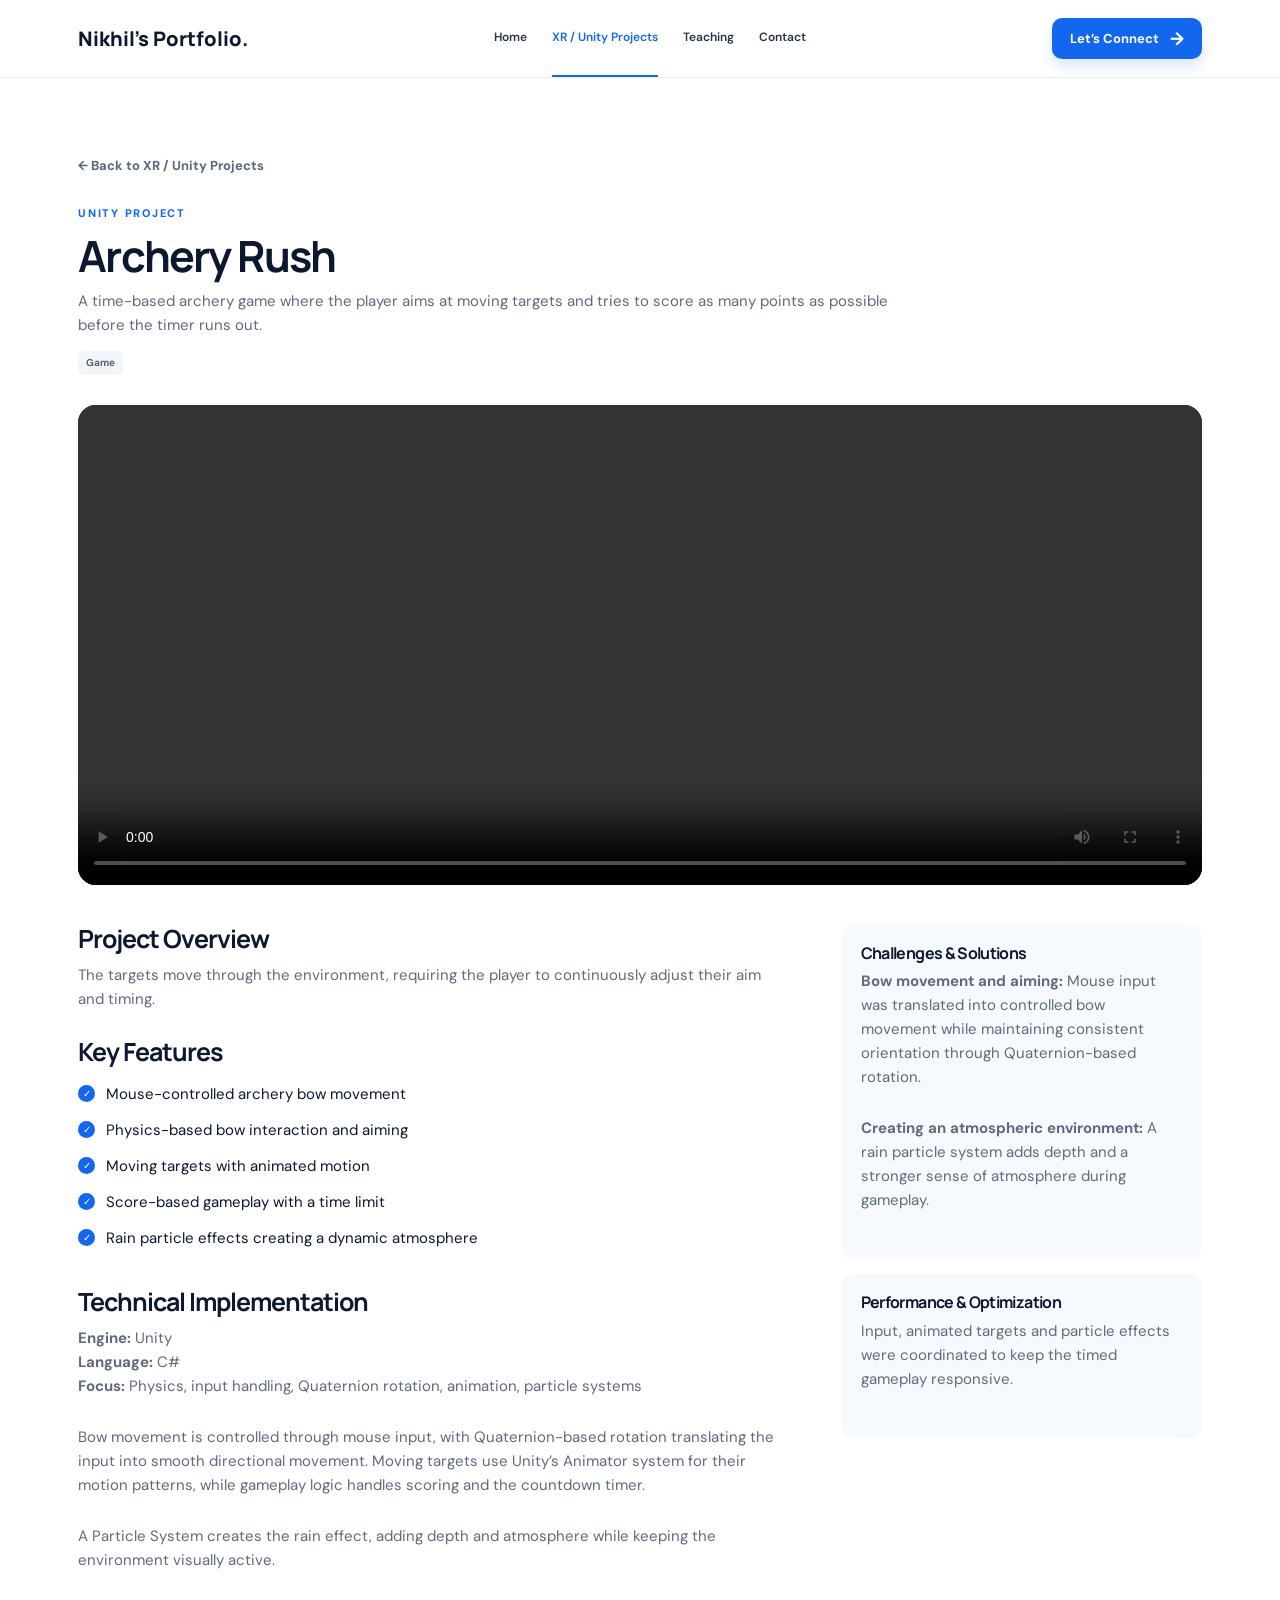
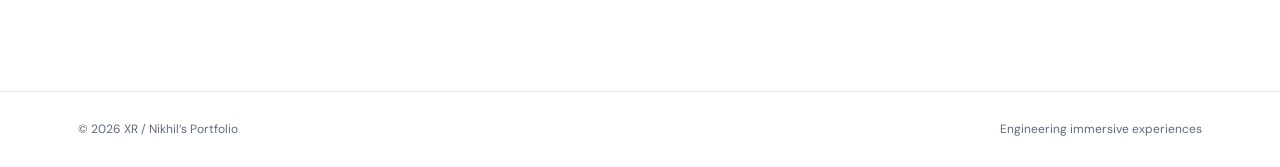
==== project-archery-rush.html @ 3a9523e9 "Publish XR portfolio website" ====
<!doctype html>
<html lang="en">
<head><meta charset="utf-8"><meta name="viewport" content="width=device-width,initial-scale=1"><title>Archery Rush — Portfolio</title><link rel="preconnect" href="https://fonts.googleapis.com"><link rel="preconnect" href="https://fonts.gstatic.com" crossorigin><link href="https://fonts.googleapis.com/css2?family=DM+Sans:wght@400;500;600;700&amp;family=Manrope:wght@600;700;800&amp;display=swap" rel="stylesheet"><link rel="stylesheet" href="styles.css"></head>
<body data-page="xr"><div id="site-nav"></div><main class="page wrap detail"><a class="back" href="xr-projects.html">← Back to XR / Unity Projects</a><header class="detail-head"><p class="eyebrow">Unity Project</p><h1>Archery Rush</h1><p>A time-based archery game where the player aims at moving targets and tries to score as many points as possible before the timer runs out.</p><div class="tags"><span>Game</span></div></header><div class="project-video-detail"><video src="assets/ArcheryGame.mp4" controls playsinline preload="metadata"></video></div><div class="detail-layout"><article><h2>Project Overview</h2><p>The targets move through the environment, requiring the player to continuously adjust their aim and timing.</p><h2>Key Features</h2><ul class="checks"><li>Mouse-controlled archery bow movement</li><li>Physics-based bow interaction and aiming</li><li>Moving targets with animated motion</li><li>Score-based gameplay with a time limit</li><li>Rain particle effects creating a dynamic atmosphere</li></ul><h2>Technical Implementation</h2><p><strong>Engine:</strong> Unity<br><strong>Language:</strong> C#<br><strong>Focus:</strong> Physics, input handling, Quaternion rotation, animation, particle systems</p><p>Bow movement is controlled through mouse input, with Quaternion-based rotation translating the input into smooth directional movement. Moving targets use Unity’s Animator system for their motion patterns, while gameplay logic handles scoring and the countdown timer.</p><p>A Particle System creates the rain effect, adding depth and atmosphere while keeping the environment visually active.</p></article><aside><section><h3>Challenges &amp; Solutions</h3><p><strong>Bow movement and aiming:</strong> Mouse input was translated into controlled bow movement while maintaining consistent orientation through Quaternion-based rotation.</p><p><strong>Creating an atmospheric environment:</strong> A rain particle system adds depth and a stronger sense of atmosphere during gameplay.</p></section><section><h3>Performance &amp; Optimization</h3><p>Input, animated targets and particle effects were coordinated to keep the timed gameplay responsive.</p></section></aside></div></main><div id="site-footer"></div><script src="app.js"></script></body>
</html>
---- styles.css ----
:root{--ink:#0b1830;--muted:#5f6a7d;--blue:#1267ee;--pale:#f4f8ff;--line:#dde5f0;--radius:18px}*{box-sizing:border-box}html{scroll-behavior:smooth}body{margin:0;font-family:'DM Sans',sans-serif;color:var(--ink);background:#fff;font-size:15px;line-height:1.6}.wrap{max-width:1180px;margin:auto;padding-left:28px;padding-right:28px}.nav{height:78px;display:flex;align-items:center;justify-content:space-between;gap:24px;border-bottom:1px solid #edf0f5;background:rgba(255,255,255,.94);position:sticky;top:0;z-index:20;padding:0 max(28px,calc((100vw - 1124px)/2))}.brand{font:800 20px Manrope,sans-serif;color:var(--ink);text-decoration:none}.nav-links{display:flex;align-items:stretch;height:100%;gap:25px}.nav-links a{display:flex;align-items:center;text-decoration:none;color:#26334a;font-size:12px;font-weight:600;border-bottom:2px solid transparent}.nav-links a.active{color:var(--blue);border-color:var(--blue)}.button{display:inline-flex;align-items:center;justify-content:center;gap:11px;background:var(--blue);color:white;border:0;border-radius:10px;padding:12px 18px;font:700 13px 'DM Sans';text-decoration:none;cursor:pointer;box-shadow:0 7px 14px rgba(18,103,238,.16)}.button span{font-size:18px;line-height:0}.button.secondary{color:var(--ink);background:white;border:1px solid #cbd5e3;box-shadow:none}.button.white{background:#fff;color:var(--blue)}h1,h2,h3{font-family:Manrope,sans-serif;line-height:1.12;letter-spacing:-.04em;margin:0}h1{font-size:clamp(36px,5vw,62px)}h2{font-size:clamp(28px,3.3vw,42px)}h3{font-size:19px}.eyebrow{color:var(--blue);font-size:11px;text-transform:uppercase;font-weight:800;letter-spacing:.16em;margin:0 0 10px}.lede{font-size:16px;color:#455268;max-width:540px}.hero{min-height:520px;display:grid;grid-template-columns:1.02fr .98fr;overflow:hidden}.hero-copy{align-self:center;padding:66px 32px 66px 0}.hero h1{margin-bottom:18px}.hero h1 em{font-style:normal;color:var(--blue)}.actions{display:flex;flex-wrap:wrap;gap:12px;margin-top:28px}.hero-visual{height:520px;position:relative;background:#eaf3ff;overflow:hidden}.hero-visual img{width:100%;height:100%;object-fit:cover;object-position:62% center}.hero-note{position:absolute;right:7%;top:14%;color:#2465b7;font:600 23px/1.4 cursive;transform:rotate(-9deg)}.stat-strip{display:grid;grid-template-columns:repeat(4,1fr);padding-top:25px;padding-bottom:25px}.stat-strip div{padding:0 24px;border-right:1px solid var(--line);display:flex;flex-direction:column;gap:1px}.stat-strip div:first-child{padding-left:0}.stat-strip div:last-child{border:0}.stat-strip strong{font:800 18px Manrope}.stat-strip span{color:var(--muted);font-size:13px}.section{padding:78px 0}.soft{background:linear-gradient(120deg,#f6f9fe,#fff)}.section-title{display:flex;align-items:end;justify-content:space-between;gap:20px;margin-bottom:27px}.section-title p{margin:0;color:var(--muted);font-size:13px}.text-link{font-size:14px;color:var(--blue);text-decoration:none;font-weight:700;white-space:nowrap}.project-grid{display:grid;grid-template-columns:repeat(3,1fr);gap:18px}.card{border:1px solid #e2e8f1;border-radius:var(--radius);overflow:hidden;background:#fff;box-shadow:0 8px 22px rgba(16,42,78,.06);transition:transform .2s,box-shadow .2s}.card:hover{transform:translateY(-4px);box-shadow:0 14px 32px rgba(16,42,78,.11)}.project-art{height:185px;position:relative;overflow:hidden;background:linear-gradient(135deg,#1c2b43,#667b9e)}.project-art:after{content:'';position:absolute;inset:0;background:linear-gradient(180deg,transparent,rgba(7,19,39,.28))}.industrial{background:linear-gradient(135deg,#cfd8e1,#657689 44%,#313e4b)}.industrial:before{content:'◫  ◫  ◫';position:absolute;color:#d7e5f2;font-size:94px;letter-spacing:10px;top:20px;left:17px;opacity:.6}.cinema{background:linear-gradient(135deg,#190b22,#812b2e 50%,#080a15)}.cinema:before{content:'▰';position:absolute;left:22%;top:8%;font-size:150px;color:#9dc6ea;transform:scaleX(1.9);opacity:.9}.office{background:linear-gradient(135deg,#e5eef1,#a3b6c0)}.office:before{content:'◆  ■  ◇';position:absolute;top:48px;left:24px;transform:rotate(-13deg);font-size:48px;color:#333e47}.coming{background:linear-gradient(135deg,#e5edfb,#c9dcf9)}.coming:before{content:'Coming soon';position:absolute;z-index:1;inset:0;display:grid;place-items:center;color:#4471ae;font:700 18px Manrope}.unity1{background:linear-gradient(135deg,#ffca89,#5a688d 56%,#1e2a48)}.unity2{background:linear-gradient(135deg,#d9f5ff,#8cc0ec 45%,#526894)}.unity3{background:linear-gradient(135deg,#192d43,#d7ac65)}.card-body{padding:16px}.card-title-row{display:flex;justify-content:space-between;align-items:center;gap:8px}.card h3{font-size:17px}.arrow{border:1px solid #a8c6e9;border-radius:50%;color:var(--blue);width:30px;height:30px;display:grid;place-items:center;text-decoration:none;font-size:18px;flex:none}.card p{color:var(--muted);margin:6px 0 12px;font-size:13px}.tags{display:flex;flex-wrap:wrap;gap:6px}.tags span{font-size:10px;font-weight:700;color:#506075;background:#f1f5fa;padding:4px 8px;border-radius:6px}.teaching-callout{display:flex;align-items:center;justify-content:space-between;gap:40px}.teaching-callout p{max-width:550px;color:var(--muted)}.learner-count{border-radius:18px;background:linear-gradient(135deg,#1069ef,#63a8ff);color:white;padding:28px 42px;min-width:260px;display:flex;flex-direction:column;box-shadow:0 16px 28px rgba(18,103,238,.2)}.learner-count strong{font:800 42px Manrope;letter-spacing:-.06em}.learner-count span{font-size:15px;font-weight:700}.learner-count small{margin-top:9px;opacity:.85;font-size:11px}.about-preview{display:grid;grid-template-columns:.7fr 1fr;align-items:center;gap:70px}.about-preview p:not(.eyebrow){color:var(--muted);max-width:570px}.portrait-placeholder{height:290px;border-radius:18px;background:linear-gradient(150deg,#11376d,#7cb8ed);color:white;display:grid;place-content:center;text-align:center;font:800 33px/1 Manrope;letter-spacing:-.05em}.portrait-placeholder span{color:#9dd3ff}.contact-band{background:var(--blue);color:white;padding:42px 0}.contact-band .wrap{display:flex;align-items:center;justify-content:space-between;gap:30px}.contact-band .eyebrow{color:#b9d4ff}.page{padding-top:75px;padding-bottom:92px}.page-head{max-width:760px}.page-head p:not(.eyebrow){color:var(--muted);margin:9px 0 0;font-size:16px}.filters{display:flex;gap:10px;flex-wrap:wrap;margin:28px 0}.filters button{background:#f1f4f8;border:0;border-radius:20px;padding:8px 18px;color:#526177;font:700 12px 'DM Sans';cursor:pointer}.filters button.active{background:var(--blue);color:white}.full .project-art{height:205px}.back{display:inline-block;color:#59677c;text-decoration:none;font-size:13px;font-weight:700;margin-bottom:28px}.detail-head{max-width:850px}.detail-head h1{font-size:43px}.detail-head>p:not(.eyebrow){color:var(--muted);margin:8px 0 14px}.demo-frame{height:430px;border-radius:18px;margin:30px 0 40px;position:relative;overflow:hidden;display:grid;place-items:center;background-size:cover}.demo-frame.industrial:before{font-size:160px;letter-spacing:26px;color:#e8f2f7;opacity:.55}.play{z-index:2;border:0;border-radius:50%;width:66px;height:66px;background:var(--blue);color:white;font-size:22px;padding-left:7px;box-shadow:0 0 0 12px rgba(255,255,255,.26)}.media-label{position:absolute;z-index:2;bottom:15px;left:18px;background:rgba(8,23,44,.72);color:#fff;border-radius:5px;padding:5px 9px;font-size:11px}.detail-layout{display:grid;grid-template-columns:1.45fr .75fr;gap:64px}.detail-layout article h2{font-size:25px;margin:0 0 10px}.detail-layout article p,.detail-layout aside p{color:var(--muted);margin:0 0 27px}.checks{padding:0;margin:0 0 32px;list-style:none}.checks li{padding:6px 0 6px 28px;position:relative}.checks li:before{content:'✓';position:absolute;left:0;color:white;background:var(--blue);border-radius:50%;font-size:10px;width:17px;height:17px;text-align:center;line-height:17px;top:9px}.detail-layout aside section{background:#f6f9fd;border-radius:12px;padding:20px;margin-bottom:15px}.detail-layout aside h3{font-size:16px;margin-bottom:7px}.stack{flex-direction:column}.demo-section{margin-top:75px}.video-placeholder{height:280px;border-radius:18px;background:linear-gradient(140deg,#0e2345,#4a80c4);color:#fff;display:grid;place-items:center;font:700 16px Manrope;margin-top:18px}.course-hero{display:flex;align-items:center;justify-content:space-between;gap:30px}.course-grid{display:grid;grid-template-columns:repeat(3,1fr);gap:18px}.course{padding:18px;border:1px solid var(--line);border-radius:16px;background:#fff;box-shadow:0 8px 20px rgba(16,42,78,.05)}.course-art{height:150px;border-radius:10px;margin-bottom:15px;background:linear-gradient(135deg,#031a37,#1577f3);position:relative;overflow:hidden}.course-art:before{content:'UNITY';color:#fff;position:absolute;font:800 30px Manrope;left:18px;bottom:17px;opacity:.9}.course:nth-child(2) .course-art{background:linear-gradient(135deg,#4ca3de,#ecf6ff)}.course:nth-child(3) .course-art{background:linear-gradient(135deg,#132852,#536d97)}.course p{font-size:13px;color:var(--muted);margin:7px 0 15px}.course .button{width:100%;padding:9px;font-size:12px}.teaching-layout{display:grid;grid-template-columns:1fr 1fr;gap:80px;align-items:center}.teaching-layout p:not(.eyebrow){color:var(--muted)}.teaching-card{border:1px solid var(--line);border-radius:16px;padding:28px;background:#fff;box-shadow:0 12px 28px rgba(16,42,78,.06)}.teaching-card h3{margin-bottom:18px}.muted{color:var(--muted);font-size:13px}.about-page{display:grid;grid-template-columns:.75fr 1fr;gap:72px;align-items:center;min-height:600px}.portrait-large{height:430px;border-radius:18px;background:linear-gradient(145deg,#dbeef8,#6da8d3 45%,#173b6b);display:grid;place-items:center;color:white;text-align:center;font:800 32px/1 Manrope}.intro{font:700 16px Manrope;color:var(--blue)!important}.about-page p:not(.eyebrow){color:var(--muted);max-width:570px}.values{display:grid;grid-template-columns:repeat(3,1fr);gap:50px}.values strong{color:var(--blue);font:800 26px Manrope}.values h3{margin:6px 0}.values p{color:var(--muted);margin:0}.contact-page{display:grid;grid-template-columns:1fr .9fr;gap:80px;min-height:620px}.contact-page .lede{margin-bottom:30px}.contact-list{display:grid;gap:17px;margin-bottom:25px}.contact-list>a,.contact-list>div{display:flex;align-items:center;gap:14px;text-decoration:none;color:var(--ink)}.contact-list b{width:30px;color:var(--blue);font-size:20px;text-align:center}.contact-list span{display:flex;flex-direction:column;font-weight:700}.contact-list small{font-size:12px;color:var(--muted);font-weight:400}.contact-form{align-self:center;padding:28px;border:1px solid var(--line);border-radius:18px;box-shadow:0 10px 30px rgba(14,42,81,.08);display:flex;flex-direction:column;gap:13px}.contact-form h2{font-size:24px}.contact-form label{font-size:12px;font-weight:700;color:#354259}.contact-form input,.contact-form textarea{font:14px 'DM Sans';display:block;width:100%;border:1px solid #dbe3ef;background:#f7f9fc;border-radius:8px;padding:11px;margin-top:4px;outline-color:var(--blue)}.contact-form textarea{height:100px;resize:vertical}.form-note{margin:0;font-size:12px;color:#168045}.footer{padding:28px 0;border-top:1px solid var(--line);color:var(--muted);font-size:12px}.footer .wrap{display:flex;justify-content:space-between;gap:20px}.footer a{color:var(--muted);text-decoration:none}@media(max-width:760px){.nav{height:66px;padding:0 18px}.nav-links{display:none}.nav .button{padding:9px 12px;font-size:11px}.wrap{padding-left:20px;padding-right:20px}.hero{grid-template-columns:1fr}.hero-copy{padding:58px 0 34px}.hero-visual{height:365px;margin:0 -20px}.stat-strip{grid-template-columns:repeat(2,1fr);gap:20px}.stat-strip div{padding:0 10px!important;border:0}.project-grid,.course-grid{grid-template-columns:1fr}.section{padding:55px 0}.section-title,.teaching-callout,.contact-band .wrap,.course-hero{align-items:flex-start;flex-direction:column}.learner-count{width:100%;min-width:0}.about-preview,.detail-layout,.teaching-layout,.about-page,.contact-page{grid-template-columns:1fr;gap:35px}.detail-head h1{font-size:34px}.demo-frame{height:265px}.values{grid-template-columns:1fr;gap:25px}.portrait-large{height:300px}.footer .wrap{flex-direction:column}.page{padding-top:50px;padding-bottom:60px}.full .project-art{height:190px}}
.project-video{position:absolute;inset:0;width:100%;height:100%;object-fit:cover;z-index:1}.video-popshot{background:linear-gradient(135deg,#224a86,#8eb8ed)}.video-recovr{background:linear-gradient(135deg,#13313b,#67a2a3)}.video-ragerooms{background:linear-gradient(135deg,#551f28,#d36d58)}.project-video-detail{height:480px;border-radius:18px;overflow:hidden;background:#081a31;margin:30px 0 40px}.project-video-detail video{width:100%;height:100%;object-fit:contain;background:#081a31}
.course-author{display:block;color:#69778f;font-size:12px;margin:0 0 12px}.course-meta{margin-bottom:17px}.course-meta span{font-size:11px;background:#fff;border:1px solid #ccd5e5;color:#687692}.course-meta span:nth-child(2){color:#bd6a00}.course-price{display:flex;align-items:center;gap:12px;margin-bottom:16px}.course-price strong{font:700 18px Manrope}.course-price del{color:#718097;font-size:13px}.course-archery{background:linear-gradient(135deg,#7f6caa,#e2b26e 52%,#587d67)}.course-materials{background:linear-gradient(135deg,#d6c2a4,#fff2cf 46%,#aa8457)}.course-lighting{background:linear-gradient(135deg,#171922,#634f4a 45%,#cb9d59)}.course-blender{background:linear-gradient(135deg,#e6e0d8,#a79585 55%,#ba3d24)}.course-3dgame{background:linear-gradient(135deg,#4a6c21,#78b6ce 52%,#182c39)}
.course-art img{position:absolute;inset:0;width:100%;height:100%;object-fit:cover;z-index:1}.course-art:has(img):before{display:none}
.course-business-description{max-width:650px;color:var(--muted);font-size:16px;margin:12px 0 0}
.video-freakyfrog{background:linear-gradient(135deg,#1f553b,#a6d35c)}.video-archerygame{background:linear-gradient(135deg,#7c5b39,#e2b26e)}.video-church{background:linear-gradient(135deg,#140e13,#a56f3d)}
.teaching-experience{padding-top:62px;padding-bottom:32px}.experience-list{border-top:1px solid var(--line)}.experience-item{display:grid;grid-template-columns:92px 1fr;gap:28px;padding:28px 0;border-bottom:1px solid var(--line)}.experience-mark{width:74px;height:58px;border:1px solid #e1e6ef;border-radius:10px;display:grid;place-items:center;text-align:center;color:#34445f;font:800 12px Manrope;background:#fff}.experience-mark.udemy{font-size:34px;color:#673ab7}.experience-mark.mit{font-size:13px;color:#e99e13}.experience-item h3{font-size:20px}.experience-org{font-size:16px;margin:4px 0 0}.experience-date{color:#7b8798;font-size:14px;margin:2px 0 12px}.experience-item div>p:not(.experience-org):not(.experience-date){color:var(--muted);max-width:820px;margin:0}.experience-tag{display:inline-block;margin-top:10px;font-weight:700;color:#3d4655}
@media(max-width:760px){.experience-item{grid-template-columns:1fr;gap:13px}.experience-mark{width:82px}}
@media(max-width:760px){.home-about .portrait-large{margin-top:0}}
.about-copy>p:not(.eyebrow){color:var(--muted);max-width:650px}.core-title{font-size:25px;margin:28px 0 12px}.core-areas{display:flex;flex-wrap:wrap;gap:8px;list-style:none;padding:0;margin:0;max-width:680px}.core-areas li{font-size:12px;font-weight:700;color:#506075;background:#f1f5fa;padding:6px 10px;border-radius:7px}.about-focus{font-weight:600;color:var(--ink)!important;margin-top:22px}
.about-hero-detail{font-size:14px;color:var(--muted);max-width:600px;margin:12px 0 0}.home-core{margin-top:22px;gap:7px}.home-core span{font-size:11px;font-weight:700;color:#506075;background:#f1f5fa;padding:5px 9px;border-radius:6px}
.portrait-large img{width:100%;height:100%;object-fit:cover;object-position:center 20%;border-radius:18px;display:block}
.name-heading{font-size:clamp(34px,3.5vw,44px)}
.home-about{align-items:start}.home-about .portrait-large{margin-top:72px}
.teaching-page{padding-bottom:55px}.teaching-intro{max-width:760px;margin-bottom:48px}.teaching-intro h1{margin-bottom:14px}.experience-split{display:flex;align-items:center;justify-content:space-between;gap:34px}.compact-learners{min-width:220px;padding:20px 26px}.compact-learners strong{font-size:32px}
@media(max-width:760px){.experience-split{align-items:stretch;flex-direction:column;gap:20px}.compact-learners{width:100%}}
.featured-learners{min-width:190px;padding:14px 22px;border-radius:12px}.featured-learners strong{font-size:28px}
.course-learner-card{min-height:0;height:max-content;align-self:start;justify-content:center;border-radius:16px;padding:28px}.course-learner-card strong{font-size:38px}
.project-video{background:transparent;opacity:1;transition:opacity .18s ease}
.experience-mark img{width:100%;height:100%;object-fit:contain;border-radius:8px;display:block}
.credentials-section{padding:0 0 74px}.credentials-heading{display:flex;align-items:end;justify-content:space-between;gap:28px;margin-bottom:28px}.credentials-heading p:last-child{max-width:390px;margin:0;color:var(--muted);font-size:14px}.credentials-grid{display:grid;grid-template-columns:repeat(2,minmax(0,1fr));gap:20px}.credential-card{display:flex;align-items:center;gap:25px;padding:20px 24px;border:1px solid var(--line);border-radius:var(--radius);background:#fff;text-decoration:none;color:var(--ink);box-shadow:0 10px 25px rgba(16,42,78,.06);transition:transform .2s ease,box-shadow .2s ease}.credential-card:hover{transform:translateY(-4px);box-shadow:0 16px 33px rgba(16,42,78,.12)}.credential-card img{width:142px;height:142px;object-fit:contain;flex:none}.credential-copy{display:flex;flex-direction:column;gap:8px}.credential-copy strong{font:800 20px/1.2 Manrope}.credential-copy small{display:flex;align-items:center;gap:7px;color:var(--blue);font-size:12px;font-weight:700}.credential-copy b{font-size:16px}.credential-card.essentials{border-top:3px solid #00df9c}.credential-card.vr{border-top:3px solid #8126e8}@media(max-width:760px){.credentials-section{padding-bottom:52px}.credentials-heading{align-items:flex-start;flex-direction:column;gap:10px;margin-bottom:20px}.credentials-grid{grid-template-columns:1fr}.credential-card{gap:18px;padding:17px}.credential-card img{width:105px;height:105px}.credential-copy strong{font-size:17px}}
.nav-toggle,.mobile-contact{display:none}.desktop-contact{display:inline-flex}@media(max-width:760px){.nav{position:sticky}.nav-toggle{display:flex;width:40px;height:40px;padding:10px;border:0;border-radius:8px;background:#f1f5fa;flex-direction:column;justify-content:center;gap:5px;cursor:pointer}.nav-toggle span{display:block;width:20px;height:2px;background:var(--ink);border-radius:4px;transition:transform .2s ease,opacity .2s ease}.nav-toggle[aria-expanded="true"] span:first-child{transform:translateY(7px) rotate(45deg)}.nav-toggle[aria-expanded="true"] span:nth-child(2){opacity:0}.nav-toggle[aria-expanded="true"] span:last-child{transform:translateY(-7px) rotate(-45deg)}.desktop-contact{display:none}.nav-links{position:absolute;top:66px;left:0;right:0;height:auto;display:flex;visibility:hidden;opacity:0;transform:translateY(-12px);pointer-events:none;flex-direction:column;align-items:stretch;gap:0;padding:10px 18px 18px;background:rgba(255,255,255,.98);border-bottom:1px solid var(--line);box-shadow:0 12px 20px rgba(16,42,78,.1);transition:opacity .2s ease,transform .2s ease,visibility .2s}.nav-links.open{visibility:visible;opacity:1;transform:translateY(0);pointer-events:auto}.nav-links a{height:auto;min-height:46px;padding:12px 4px;border-bottom:1px solid #edf0f5;font-size:14px}.nav-links a.active{border-color:#edf0f5}.nav-links a.active:before{content:'';width:6px;height:6px;margin-right:8px;border-radius:50%;background:var(--blue)}.nav-links .mobile-contact{display:flex;margin-top:14px;border:0;padding:11px 16px;width:100%}}
@media(max-width:760px){.home-about{display:flex;flex-direction:column;gap:28px;padding-top:28px;padding-bottom:52px}.home-about .portrait-large{width:100%;height:300px;margin-top:0;flex:none}.home-about .portrait-large img{width:100%;height:100%;object-fit:cover;object-position:center top}.home-about .about-copy{width:100%}.home-about .about-copy p{margin-top:0}.home-about .about-copy .eyebrow{margin-bottom:10px}}
.mobile-about-header{display:none}@media(max-width:760px){.mobile-about-header{display:block;width:100%}.mobile-about-header .intro{margin:10px 0 0}.home-about .about-copy>.eyebrow,.home-about .about-copy>.name-heading,.home-about .about-copy>.intro{display:none}.home-about .portrait-large{border-radius:18px}.home-about .about-copy>p:first-of-type{margin-top:0}}
@media(max-width:760px){.home-about{display:flex!important;flex-direction:column!important;align-items:stretch!important}.home-about .portrait-large{display:block!important;position:relative!important;flex:0 0 300px!important;width:100%!important;height:300px!important;min-height:300px!important;max-height:300px!important;margin:0!important;overflow:hidden!important}.home-about .portrait-large img{display:block!important;width:100%!important;height:300px!important;min-height:300px!important;max-height:300px!important;object-fit:cover!important}.home-about .about-copy{display:block!important;position:static!important;flex:none!important;width:100%!important;margin:0!important;padding:0!important}.home-about .about-copy>p:first-of-type{margin-top:0!important}}
.nav-links .mobile-contact{display:none!important}.mobile-home-about{display:none}@media(max-width:760px){.home-about{display:none!important}.mobile-home-about{display:flex;flex-direction:column;gap:28px;padding-top:36px;padding-bottom:52px}.mobile-home-about .mobile-about-header{display:block}.mobile-home-about .intro{margin:10px 0 0}.mobile-portrait{width:75%;align-self:center;border-radius:18px;overflow:hidden;background:#dbeef8}.mobile-portrait img{display:block;width:100%;height:auto}.mobile-about-copy{width:100%}.mobile-about-copy p{color:var(--muted);max-width:650px;margin:0 0 19px}.mobile-about-copy .core-title{margin-top:28px}.mobile-about-copy .actions{margin-top:28px}.nav-links .mobile-contact{display:flex!important;background:#0f5edb;color:#fff;box-shadow:0 7px 14px rgba(15,94,219,.22)}}
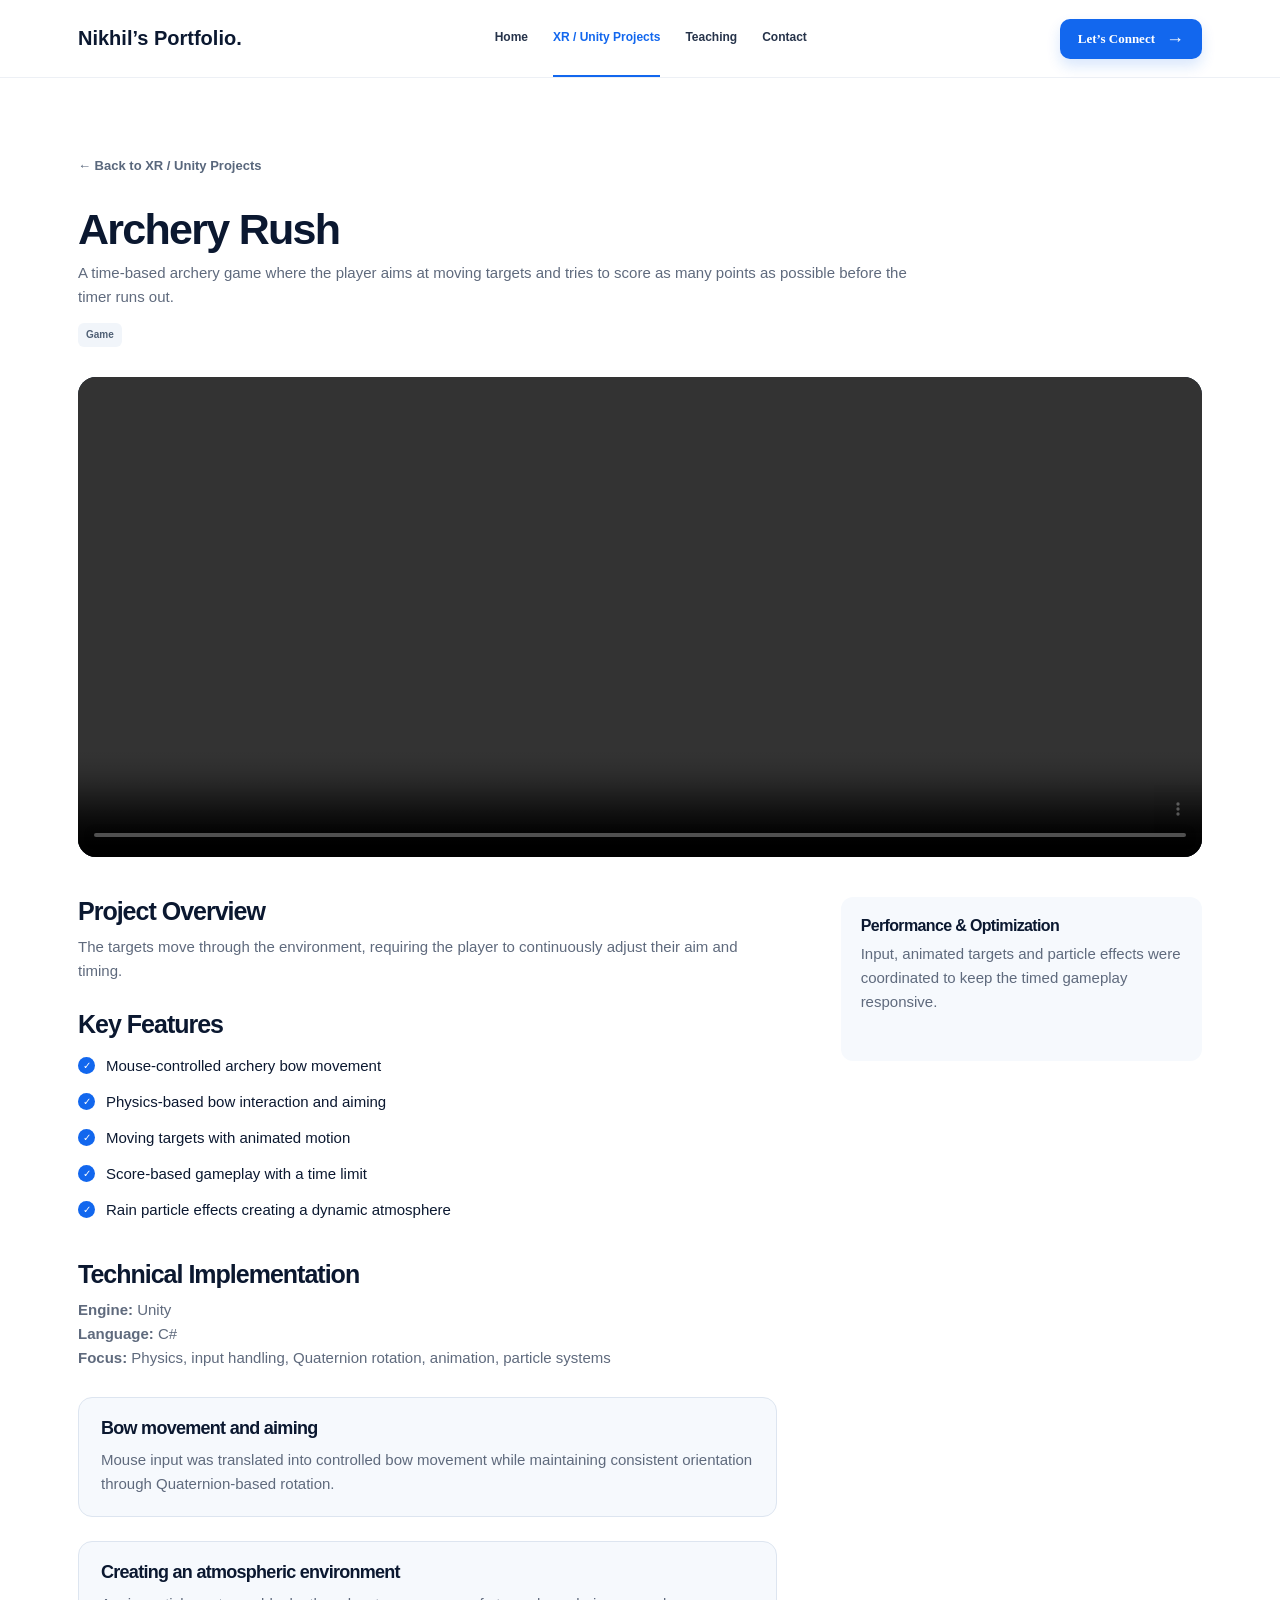
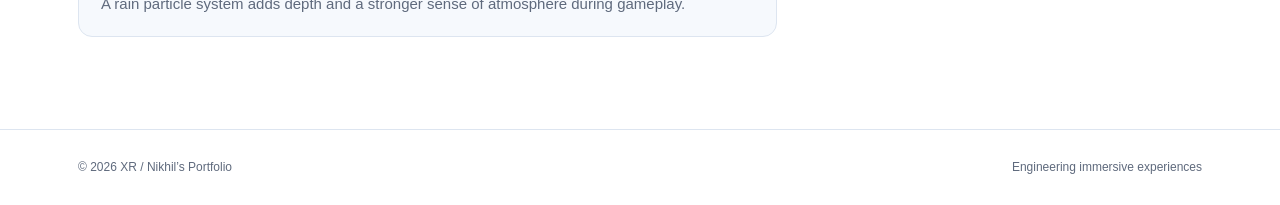
==== commit 775afe9b: "Reorganize game solutions and restore RecoVR" ====
--- a/project-archery-rush.html
+++ b/project-archery-rush.html
@@ -1,5 +1,5 @@
 <!doctype html>
 <html lang="en">
-<head><meta charset="utf-8"><meta name="viewport" content="width=device-width,initial-scale=1"><title>Archery Rush — Portfolio</title><link rel="preconnect" href="https://fonts.googleapis.com"><link rel="preconnect" href="https://fonts.gstatic.com" crossorigin><link href="https://fonts.googleapis.com/css2?family=DM+Sans:wght@400;500;600;700&amp;family=Manrope:wght@600;700;800&amp;display=swap" rel="stylesheet"><link rel="stylesheet" href="styles.css"></head>
-<body data-page="xr"><div id="site-nav"></div><main class="page wrap detail"><a class="back" href="xr-projects.html">← Back to XR / Unity Projects</a><header class="detail-head"><p class="eyebrow">Unity Project</p><h1>Archery Rush</h1><p>A time-based archery game where the player aims at moving targets and tries to score as many points as possible before the timer runs out.</p><div class="tags"><span>Game</span></div></header><div class="project-video-detail"><video src="assets/ArcheryGame.mp4" controls playsinline preload="metadata"></video></div><div class="detail-layout"><article><h2>Project Overview</h2><p>The targets move through the environment, requiring the player to continuously adjust their aim and timing.</p><h2>Key Features</h2><ul class="checks"><li>Mouse-controlled archery bow movement</li><li>Physics-based bow interaction and aiming</li><li>Moving targets with animated motion</li><li>Score-based gameplay with a time limit</li><li>Rain particle effects creating a dynamic atmosphere</li></ul><h2>Technical Implementation</h2><p><strong>Engine:</strong> Unity<br><strong>Language:</strong> C#<br><strong>Focus:</strong> Physics, input handling, Quaternion rotation, animation, particle systems</p><p>Bow movement is controlled through mouse input, with Quaternion-based rotation translating the input into smooth directional movement. Moving targets use Unity’s Animator system for their motion patterns, while gameplay logic handles scoring and the countdown timer.</p><p>A Particle System creates the rain effect, adding depth and atmosphere while keeping the environment visually active.</p></article><aside><section><h3>Challenges &amp; Solutions</h3><p><strong>Bow movement and aiming:</strong> Mouse input was translated into controlled bow movement while maintaining consistent orientation through Quaternion-based rotation.</p><p><strong>Creating an atmospheric environment:</strong> A rain particle system adds depth and a stronger sense of atmosphere during gameplay.</p></section><section><h3>Performance &amp; Optimization</h3><p>Input, animated targets and particle effects were coordinated to keep the timed gameplay responsive.</p></section></aside></div></main><div id="site-footer"></div><script src="app.js"></script></body>
+<head><meta charset="utf-8"><meta name="viewport" content="width=device-width,initial-scale=1"><title>Archery Rush — Portfolio</title><link rel="preconnect" href="https://fonts.googleapis.com"><link rel="stylesheet" href="styles.css"></head>
+<body data-page="xr"><div id="site-nav"></div><main class="page wrap detail"><a class="back" href="xr-projects.html">← Back to XR / Unity Projects</a><header class="detail-head"><p class="eyebrow">Unity Project</p><h1>Archery Rush</h1><p>A time-based archery game where the player aims at moving targets and tries to score as many points as possible before the timer runs out.</p><div class="tags"><span>Game</span></div></header><div class="project-video-detail"><video src="assets/ArcheryGame.mp4" controls playsinline preload="metadata"></video></div><div class="detail-layout"><article><h2>Project Overview</h2><p>The targets move through the environment, requiring the player to continuously adjust their aim and timing.</p><h2>Key Features</h2><ul class="checks"><li>Mouse-controlled archery bow movement</li><li>Physics-based bow interaction and aiming</li><li>Moving targets with animated motion</li><li>Score-based gameplay with a time limit</li><li>Rain particle effects creating a dynamic atmosphere</li></ul><h2>Technical Implementation</h2><p><strong>Engine:</strong> Unity<br><strong>Language:</strong> C#<br><strong>Focus:</strong> Physics, input handling, Quaternion rotation, animation, particle systems</p><div class="tech-block"><h3>Bow movement and aiming</h3><p>Mouse input was translated into controlled bow movement while maintaining consistent orientation through Quaternion-based rotation.</p></div><div class="tech-block"><h3>Creating an atmospheric environment</h3><p>A rain particle system adds depth and a stronger sense of atmosphere during gameplay.</p></div></article><aside><section><h3>Performance &amp; Optimization</h3><p>Input, animated targets and particle effects were coordinated to keep the timed gameplay responsive.</p></section></aside></div></main><div id="site-footer"></div><script src="app.js"></script></body>
 </html>
--- a/styles.css
+++ b/styles.css
@@ -24,3 +24,6 @@
 .mobile-about-header{display:none}@media(max-width:760px){.mobile-about-header{display:block;width:100%}.mobile-about-header .intro{margin:10px 0 0}.home-about .about-copy>.eyebrow,.home-about .about-copy>.name-heading,.home-about .about-copy>.intro{display:none}.home-about .portrait-large{border-radius:18px}.home-about .about-copy>p:first-of-type{margin-top:0}}
 @media(max-width:760px){.home-about{display:flex!important;flex-direction:column!important;align-items:stretch!important}.home-about .portrait-large{display:block!important;position:relative!important;flex:0 0 300px!important;width:100%!important;height:300px!important;min-height:300px!important;max-height:300px!important;margin:0!important;overflow:hidden!important}.home-about .portrait-large img{display:block!important;width:100%!important;height:300px!important;min-height:300px!important;max-height:300px!important;object-fit:cover!important}.home-about .about-copy{display:block!important;position:static!important;flex:none!important;width:100%!important;margin:0!important;padding:0!important}.home-about .about-copy>p:first-of-type{margin-top:0!important}}
 .nav-links .mobile-contact{display:none!important}.mobile-home-about{display:none}@media(max-width:760px){.home-about{display:none!important}.mobile-home-about{display:flex;flex-direction:column;gap:28px;padding-top:36px;padding-bottom:52px}.mobile-home-about .mobile-about-header{display:block}.mobile-home-about .intro{margin:10px 0 0}.mobile-portrait{width:75%;align-self:center;border-radius:18px;overflow:hidden;background:#dbeef8}.mobile-portrait img{display:block;width:100%;height:auto}.mobile-about-copy{width:100%}.mobile-about-copy p{color:var(--muted);max-width:650px;margin:0 0 19px}.mobile-about-copy .core-title{margin-top:28px}.mobile-about-copy .actions{margin-top:28px}.nav-links .mobile-contact{display:flex!important;background:#0f5edb;color:#fff;box-shadow:0 7px 14px rgba(15,94,219,.22)}}
+.cinemavr{background:radial-gradient(circle at 50% 15%,#7564de 0 2%,transparent 2.5%),linear-gradient(145deg,#0b1032,#281457 55%,#080c25)}.cinemavr:before{content:'▰  ▰  ▰';position:absolute;top:38px;left:20px;color:#ae9cff;font-size:50px;letter-spacing:12px;opacity:.8}.cinemavr:after{content:'VR CINEMA';position:absolute;z-index:1;bottom:22px;left:24px;color:#fff;font:800 20px Manrope;letter-spacing:.08em}.cinemavr-hero{height:430px;border-radius:18px;margin:30px 0 40px;position:relative;overflow:hidden;display:grid;place-content:center;text-align:center;color:#fff;background:radial-gradient(ellipse at 50% 12%,#5f50ba 0,transparent 30%),linear-gradient(145deg,#080d2d,#2b155c 55%,#070a20)}.cinemavr-hero:before{content:'';position:absolute;inset:45% 8% 0;background:repeating-linear-gradient(90deg,#171b46 0 9%,#0b0e2d 9% 11%);transform:perspective(400px) rotateX(52deg);transform-origin:bottom}.cinemavr-hero span,.cinemavr-hero small,.cinemavr-hero i{z-index:1}.cinemavr-hero span{font:800 clamp(38px,6vw,70px) Manrope;letter-spacing:.04em}.cinemavr-hero small{font:700 13px DM Sans;letter-spacing:.35em;color:#c7beff}.cinemavr-hero i{width:86px;height:30px;margin:16px auto 0;border:7px solid #d9d4ff;border-radius:20px;box-shadow:0 0 0 7px #755de5}@media(max-width:760px){.cinemavr-hero{height:265px;margin:24px 0 32px}}
+.card-link{display:block;color:inherit;text-decoration:none;cursor:pointer}.detail-head>.eyebrow{display:none}
+.tech-block{margin:24px 0 0;padding:20px 22px;border:1px solid var(--line);border-radius:14px;background:#f6f9fd}.tech-block h3{font-size:18px;margin:0 0 10px}.tech-block p{margin:0 0 12px!important}.tech-block p:last-child{margin-bottom:0!important}.future-block{background:#eef5ff;border-color:#cbdcf6}
